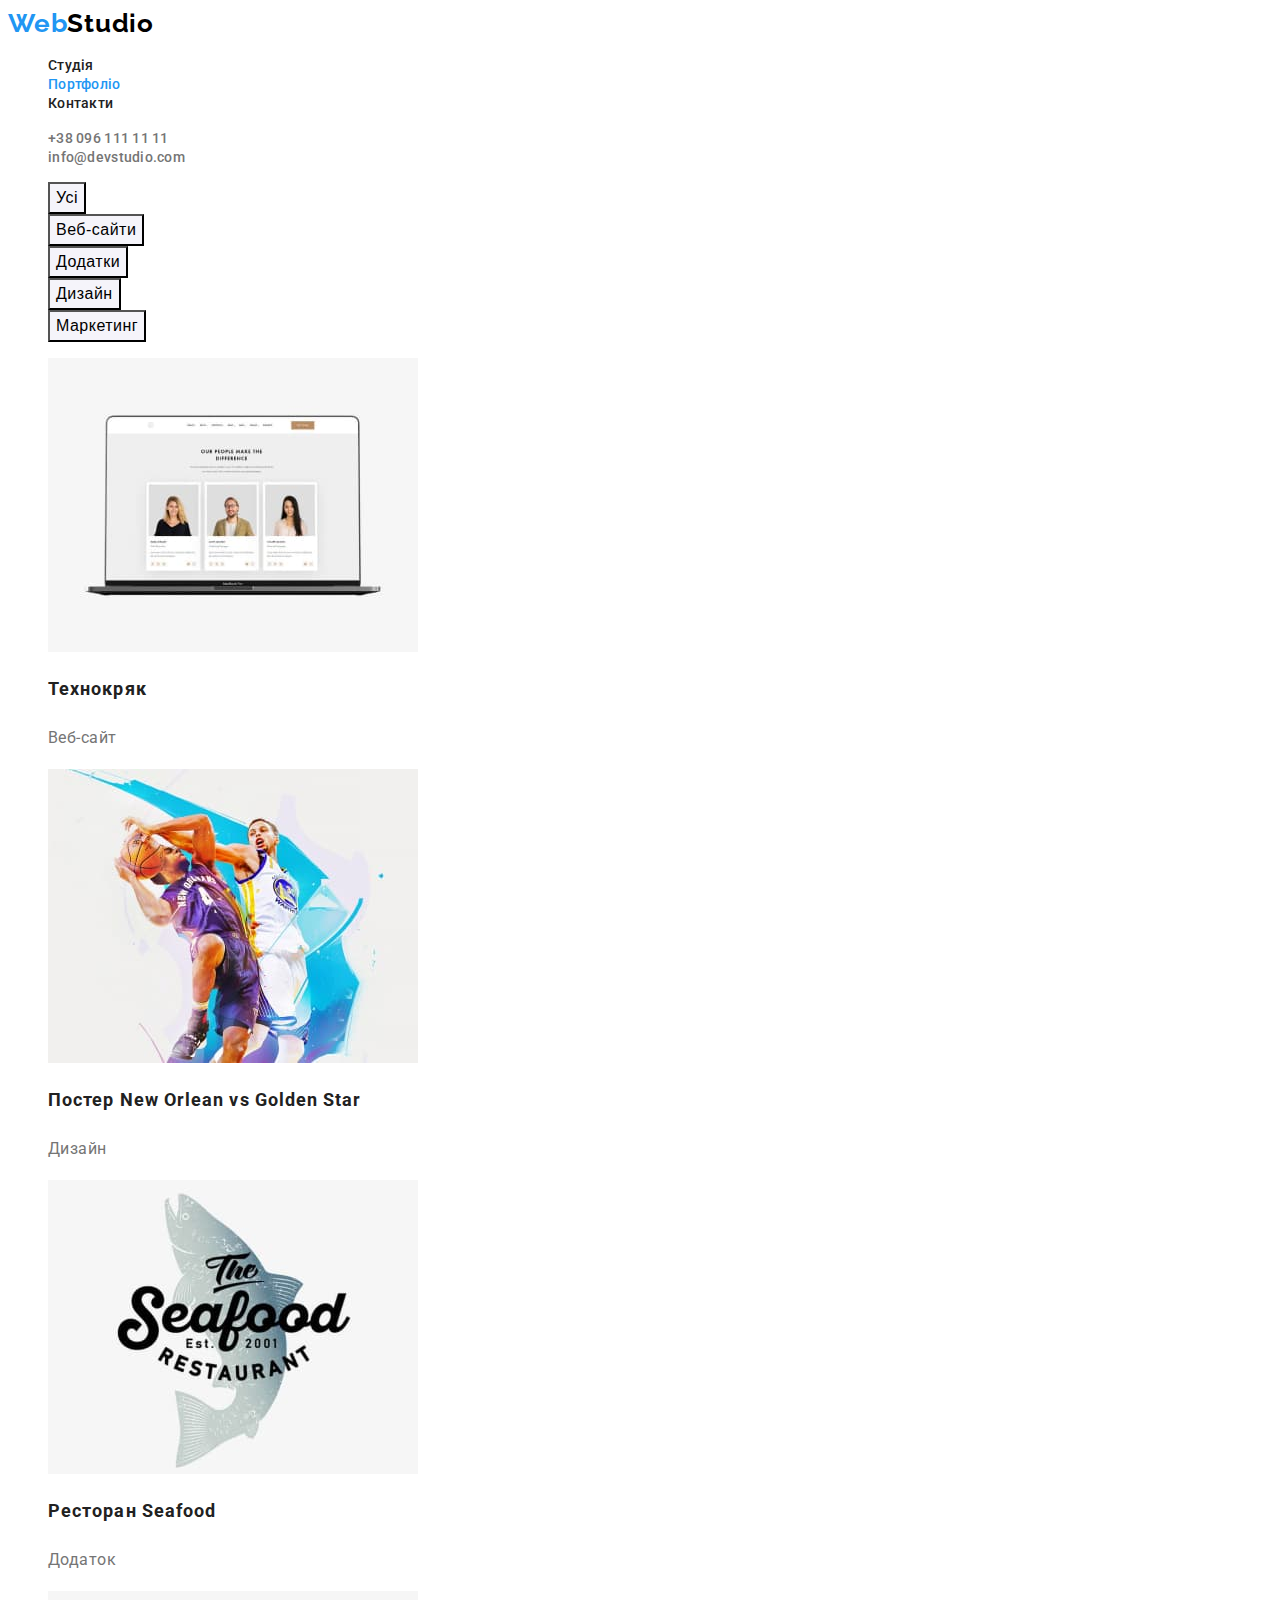
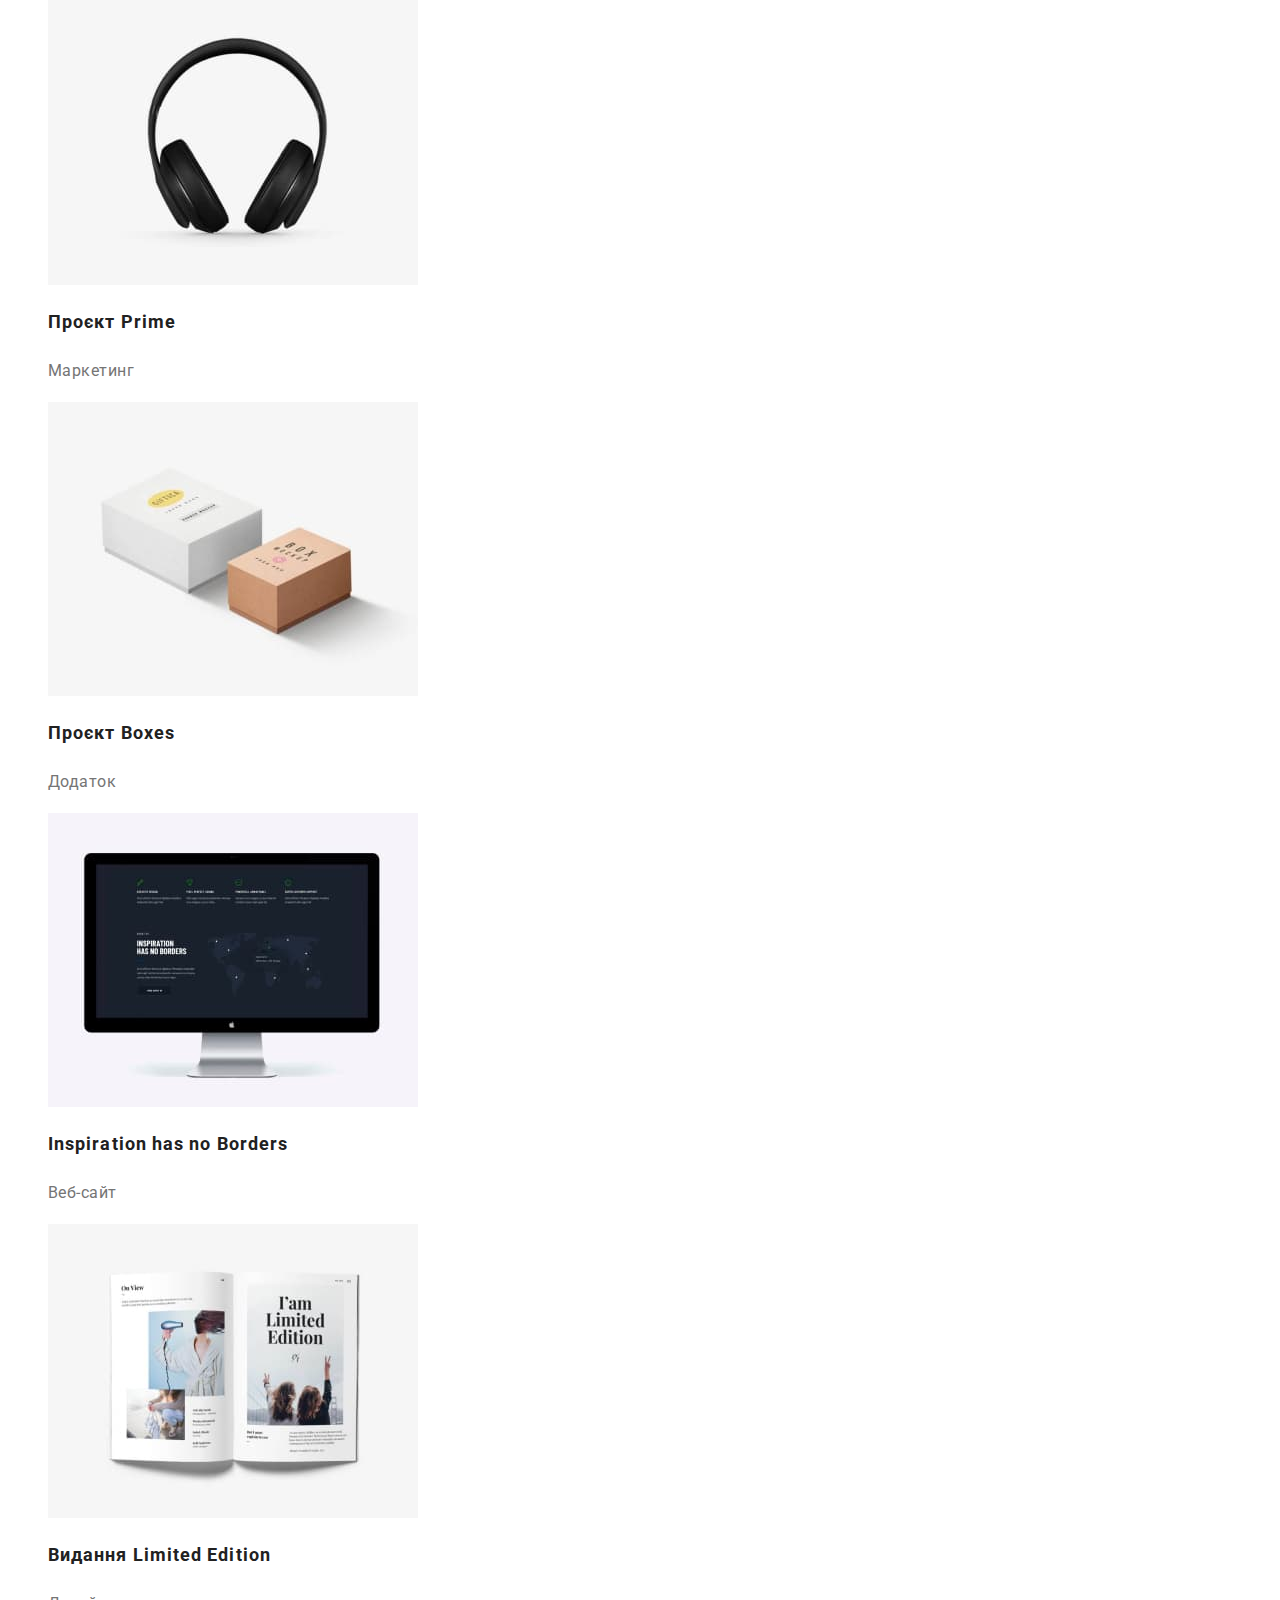
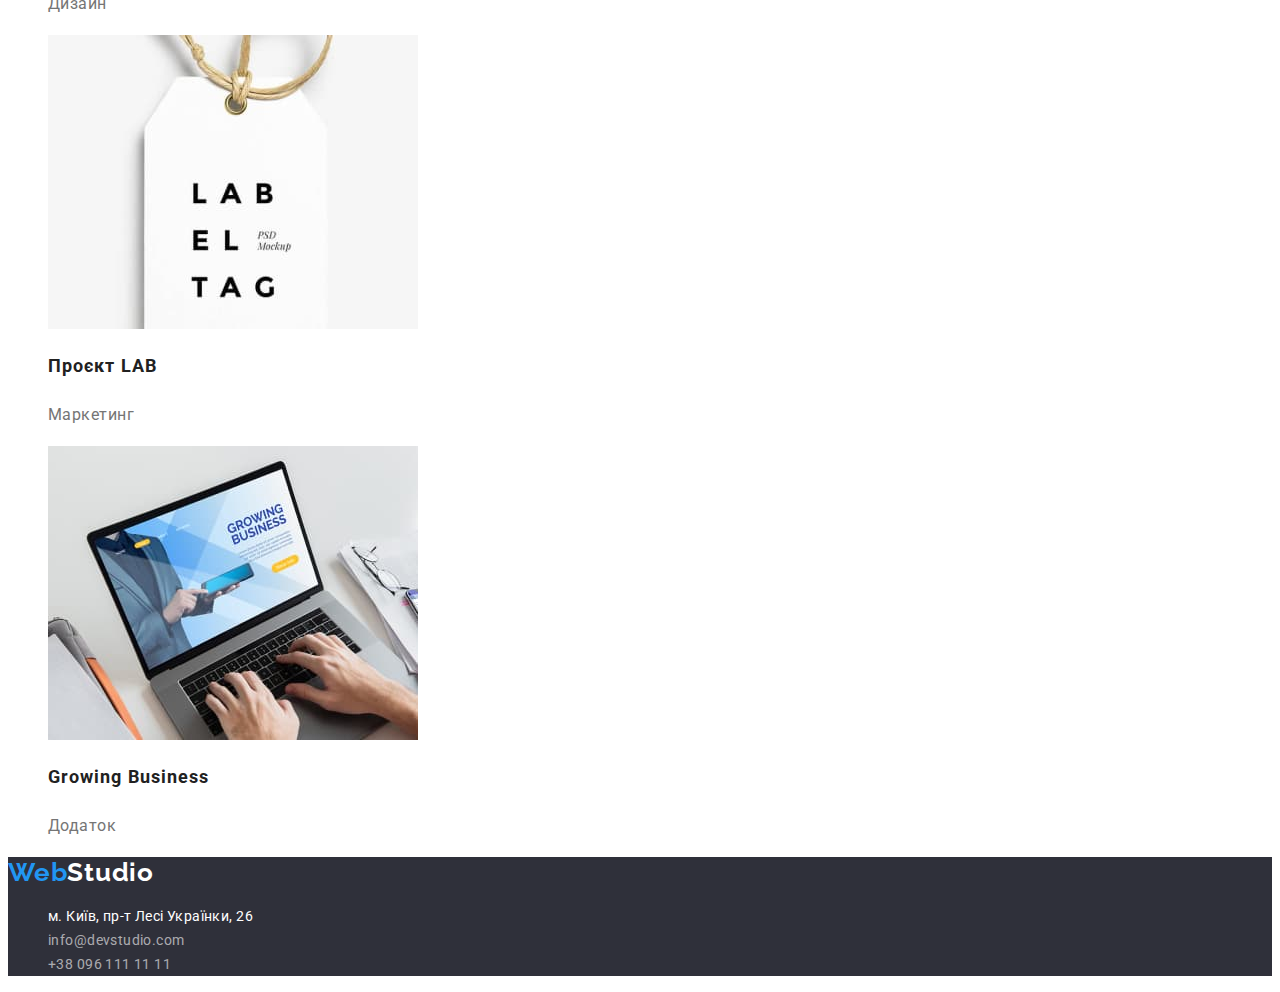
==== portfolio.html @ 01f3c177 "clone repository" ====
<!DOCTYPE html>
<html lang="uk">
  <head>
    <meta charset="UTF-8" />
    <meta http-equiv="X-UA-Compatible" content="IE=edge" />
    <meta name="viewport" content="width=device-width, initial-scale=1.0" />
    <title>Document</title>
    <link rel="stylesheet" href="./css/styles.css" />
    <link rel="preconnect" href="https://fonts.googleapis.com" />
    <link rel="preconnect" href="https://fonts.gstatic.com" crossorigin />
    <link
      href="https://fonts.googleapis.com/css2?family=Raleway:wght@700&family=Roboto:wght@400;500;700;900&display=swap"
      rel="stylesheet"
    />
  </head>
  <body>
    <header>
      <nav>
        <a lang="en" href="#" class="header-logo"> <span>Web</span>Studio </a>
        <ul class="header-navigation">
          <li><a class="link" href="./index.html"> Студія </a></li>
          <li>
            <a class="link current" href="./portfolio.html"> Портфоліо </a>
          </li>
          <li><a class="link" href="#"> Контакти </a></li>
        </ul>
      </nav>
      <ul class="header-contacts">
        <li><a href="tel:380961111111"> +38 096 111 11 11 </a></li>
        <li><a href="mailto:info@devstudio.com"> info@devstudio.com </a></li>
      </ul>
    </header>
    <main>
      <section class="portfolio">
        <h1 hidden>portfolio</h1>

        <ul class="portfolio-navigation">
          <li><button type="button" class="portfolio-button">Усі</button></li>
          <li>
            <button type="button" class="portfolio-button">Веб-сайти</button>
          </li>
          <li>
            <button type="button" class="portfolio-button">Додатки</button>
          </li>
          <li>
            <button type="button" class="portfolio-button">Дизайн</button>
          </li>
          <li>
            <button type="button" class="portfolio-button">Маркетинг</button>
          </li>
        </ul>

        <ul class="portfolio-posters">
          <li>
            <a href="#">
              <img
                class="portfolio-images"
                src="./images/p1r.jpg"
                alt="Демонстрація веб-сайту"
                width="370"
                height="294"
              />
              <h2 class="portfolio-head">Технокряк</h2>
              <p class="portfolio-text">Веб-сайт</p>
            </a>
          </li>
          <li>
            <a href="#">
              <img
                class="portfolio-images"
                src="./images/p2r.jpg"
                alt="Постер з двума баскетболістами"
                width="370"
                height="294"
              />
              <h2 class="portfolio-head">Постер New Orlean vs Golden Star</h2>
              <p class="portfolio-text">Дизайн</p>
            </a>
          </li>
          <li>
            <a href="#">
              <img
                class="portfolio-images"
                src="./images/p3r.jpg"
                alt="Назва ресторану на фоні напівпрозорої риби"
                width="370"
                height="294"
              />
              <h2 class="portfolio-head">Ресторан Seafood</h2>
              <p class="portfolio-text">Додаток</p>
            </a>
          </li>
          <li>
            <a href="#">
              <img
                class="portfolio-images"
                src="./images/p4r.jpg"
                alt="Навушники на білому фоні"
                width="370"
                height="294"
              />
              <h2 class="portfolio-head">Проєкт Prime</h2>
              <p class="portfolio-text">Маркетинг</p>
            </a>
          </li>
          <li>
            <a href="#">
              <img
                class="portfolio-images"
                src="./images/p5r.jpg"
                alt="Дві, гарно оформленні, коробочки"
                width="370"
                height="294"
              />
              <h2 class="portfolio-head">Проєкт Boxes</h2>
              <p class="portfolio-text">Додаток</p>
            </a>
          </li>
          <li>
            <a href="#">
              <img
                class="portfolio-images"
                src="./images/p6r.jpg"
                alt="Екран із зображенням веб-сайту"
                width="370"
                height="294"
              />
              <h2 class="portfolio-head" lang="en">
                Inspiration has no Borders
              </h2>
              <p class="portfolio-text">Веб-сайт</p>
            </a>
          </li>
          <li>
            <a href="#">
              <img
                class="portfolio-images"
                src="./images/p7r.jpg"
                alt="Журнал у гарному дизайні"
                width="370"
                height="294"
              />
              <h2 class="portfolio-head">Видання Limited Edition</h2>
              <p class="portfolio-text">Дизайн</p>
            </a>
          </li>
          <li>
            <a href="#">
              <img
                class="portfolio-images"
                src="./images/p8r.jpg"
                alt="бірка"
                width="370"
                height="294"
              />
              <h2 class="portfolio-head">Проєкт LAB</h2>
              <p class="portfolio-text">Маркетинг</p>
            </a>
          </li>
          <li>
            <a href="#">
              <img
                class="portfolio-images"
                src="./images/p9r.jpg"
                alt="Ноутбук із зображенням застосунку чи сайту"
                width="370"
                height="294"
              />
              <h2 class="portfolio-head" lang="en">Growing Business</h2>
              <p class="portfolio-text">Додаток</p>
            </a>
          </li>
        </ul>
      </section>
    </main>
    <footer>
      <a lang="en" href="#" class="footer-logo"> <span>Web</span>Studio </a>
      <address class="footer-address">
        <ul>
          <li>
            <a
              href="https://goo.gl/maps/CPtrU1FHBa2aNyZL9"
              target="_blank"
              rel="noopener noreferrer"
              class="footer-location"
              >м. Київ, пр-т Лесі Українки, 26</a
            >
          </li>
          <li>
            <a class="footer-contacts" href="mailto:info@devstudio.com">
              info@devstudio.com
            </a>
          </li>
          <li>
            <a class="footer-contacts" href="tel:+380961111111">
              +38 096 111 11 11
            </a>
          </li>
        </ul>
      </address>
    </footer>
  </body>
</html>
---- css/styles.css ----
a {
  text-decoration: none;
}
li {
  list-style-type: none;
}
:root {
  --selection-color: #2196f3;
  --head-color: #212121;
  --text-color: #757575;
}
body {
  font-family: Roboto, sans-serif;
  color: var(--head-color);
}
.header-logo {
  color: #000;
  font-family: Raleway;
  font-size: 26px;
  font-style: normal;
  font-weight: 700;
  line-height: 1.2;
  letter-spacing: 0.78px;
}
.header-logo span {
  color: var(--selection-color);
}
.header-navigation a {
  color: var(--head-color);
  font-family: Roboto;
  font-size: 14px;
  font-style: normal;
  font-weight: 500;
  line-height: 1.2;
  letter-spacing: 0.28px;
}
.header-navigation .link:focus,
.header-navigation .link:hover {
  color: var(--selection-color);
}
.header-navigation .link.current {
  color: var(--selection-color);
}

.header-contacts a {
  color: var(--text-color);
  font-family: Roboto;
  font-size: 14px;
  font-style: normal;
  font-weight: 500;
  line-height: 1.2;
  letter-spacing: 0.28px;
}
.header-contacts a:focus,
.header-contacts a:hover {
  color: var(--selection-color);
}
.base {
  background-color: #2f303a;
}
.base h1 {
  color: #fff;
  text-align: center;
  font-size: 44px;
  font-style: normal;
  font-weight: 900;
  line-height: 1.36364;
  letter-spacing: 2.64px;
  text-transform: uppercase;
}
.base-order {
  color: #fff;
  background-color: var(--selection-color);
  text-align: center;
  font-family: Roboto;
  font-size: 16px;
  font-style: normal;
  font-weight: 700;
  line-height: 1.875;
  letter-spacing: 0.96px;
  cursor: pointer;
}
.advantages-head {
  font-size: 14px;
  font-style: normal;
  font-weight: 700;
  line-height: 1.2;
  letter-spacing: 0.42px;
  text-transform: uppercase;
}
.advantages-text {
  color: var(--text-color);

  font-size: 14px;
  font-style: normal;
  font-weight: 400;
  line-height: 1.71429;
  letter-spacing: 0.42px;
}
.about-head {
  text-align: center;

  font-size: 36px;
  font-style: normal;
  font-weight: 700;
  line-height: 1.2;
  letter-spacing: 1.08px;
}
.team {
  background: #f5f4fa;
}
.team li {
  background-color: #fff;
}
.team-head {
  text-align: center;

  font-size: 36px;
  font-style: normal;
  font-weight: 700;
  line-height: 1.2;
  letter-spacing: 1.08px;
}
.team-name {
  text-align: center;

  font-size: 16px;
  font-style: normal;
  font-weight: 500;
  line-height: 1.2;
  letter-spacing: 0.48px;
}
.team-profession {
  color: var(--text-color);

  text-align: center;

  font-size: 16px;
  font-style: normal;
  font-weight: 400;
  line-height: 1.2;
  letter-spacing: 0.48px;
}
footer {
  background: #2f303a;
}
.footer-logo {
  color: #fff;
  font-family: Raleway;
  font-size: 26px;
  font-style: normal;
  font-weight: 700;
  line-height: 1.2;
  letter-spacing: 0.78px;
}
.footer-logo span {
  color: var(--selection-color);
}
.footer-location {
  color: #fff;

  font-family: Roboto;
  font-size: 14px;
  font-style: normal;
  font-weight: 400;
  line-height: 1.71429;
  letter-spacing: 0.42px;
}
.footer-contacts {
  color: rgba(255, 255, 255, 0.6);

  font-family: Roboto;
  font-size: 14px;
  font-style: normal;
  font-weight: 400;
  line-height: 1.71429;
  letter-spacing: 0.42px;
}
.portfolio-button {
  background-color: #f5f4fa;
  text-align: center;
  cursor: pointer;
  font-size: 16px;
  font-style: normal;
  font-weight: 500;
  line-height: 1.625;
  letter-spacing: 0.48px;
}
.portfolio-button:focus,
.portfolio-button:hover {
  color: #fff;
  background-color: var(--selection-color);
}
.portfolio-head {
  color: var(--head-color);

  font-size: 18px;
  font-style: normal;
  font-weight: 700;
  line-height: 2;
  letter-spacing: 1.08px;
}
.portfolio-text {
  color: var(--text-color);

  font-size: 16px;
  font-style: normal;
  font-weight: 400;
  line-height: 1.875;
  letter-spacing: 0.48px;
}
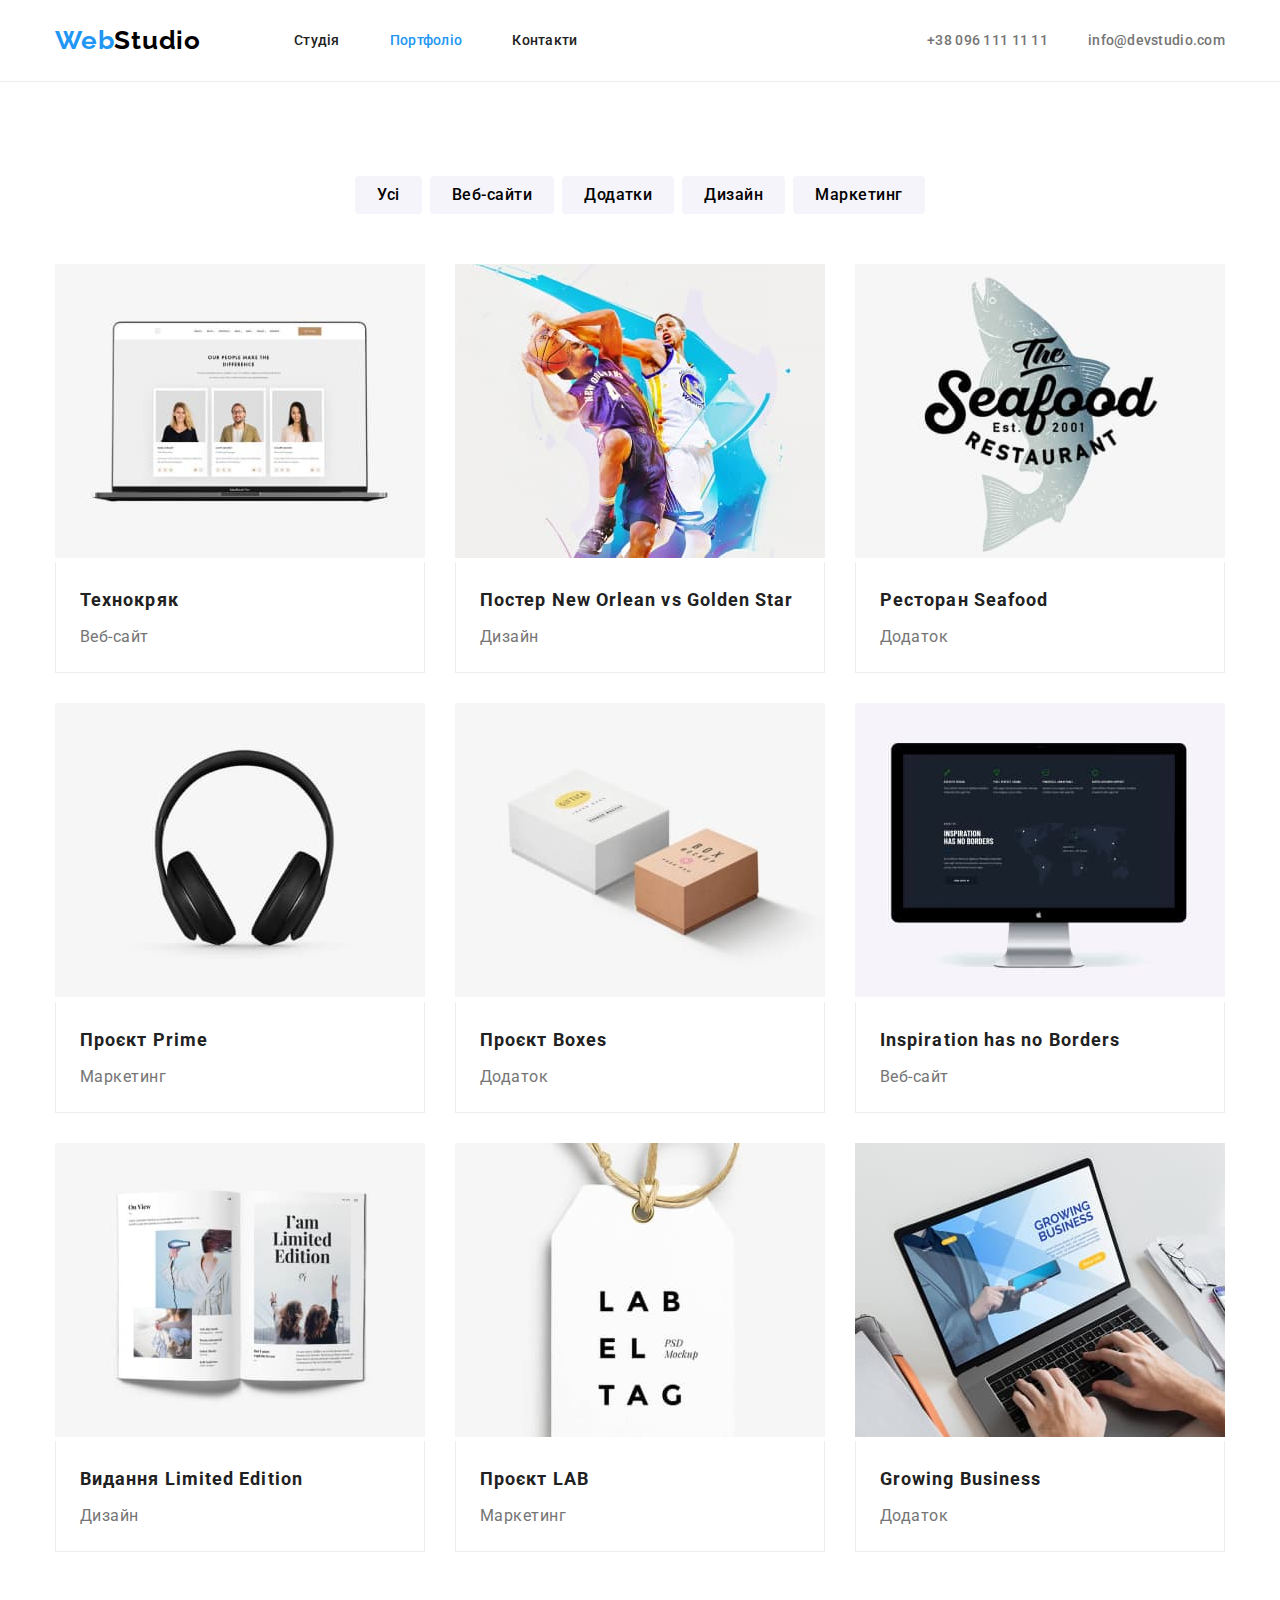
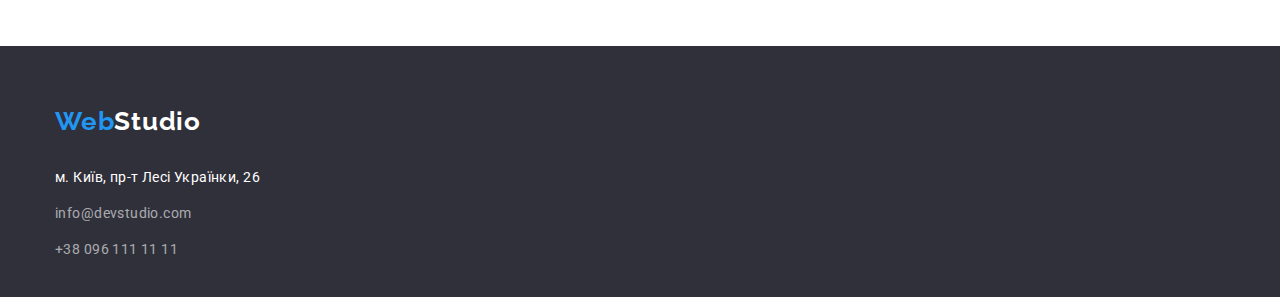
==== commit 186f2437: "dz3" ====
--- a/portfolio.html
+++ b/portfolio.html
@@ -5,53 +5,53 @@
     <meta http-equiv="X-UA-Compatible" content="IE=edge" />
     <meta name="viewport" content="width=device-width, initial-scale=1.0" />
     <title>Document</title>
-    <link rel="stylesheet" href="./css/styles.css" />
+    <link rel="stylesheet" href="https://cdnjs.cloudflare.com/ajax/libs/modern-normalize/2.0.0/modern-normalize.min.css">
     <link rel="preconnect" href="https://fonts.googleapis.com" />
     <link rel="preconnect" href="https://fonts.gstatic.com" crossorigin />
     <link
       href="https://fonts.googleapis.com/css2?family=Raleway:wght@700&family=Roboto:wght@400;500;700;900&display=swap"
       rel="stylesheet"
     />
+    <link rel="stylesheet" href="./css/styles.css" />
   </head>
   <body>
     <header>
-      <nav>
+        <nav class="head-con container">
         <a lang="en" href="#" class="header-logo"> <span>Web</span>Studio </a>
         <ul class="header-navigation">
-          <li><a class="link" href="./index.html"> Студія </a></li>
-          <li>
-            <a class="link current" href="./portfolio.html"> Портфоліо </a>
-          </li>
-          <li><a class="link" href="#"> Контакти </a></li>
-        </ul>
+          <li class="item"><a class="link" href="./index.html"> Студія </a></li>
+          <li class="item"><a class="link current" href="./portfolio.html"> Портфоліо </a></li>
+          <li class="item"><a class="link" href="#"> Контакти </a></li>
+        </ul>
+        <ul class="header-contacts">
+        <li class="item"><a href="tel:380961111111"> +38 096 111 11 11 </a></li>
+        <li class="item"><a href="mailto:info@devstudio.com"> info@devstudio.com </a></li>
+      </ul>
       </nav>
-      <ul class="header-contacts">
-        <li><a href="tel:380961111111"> +38 096 111 11 11 </a></li>
-        <li><a href="mailto:info@devstudio.com"> info@devstudio.com </a></li>
-      </ul>
     </header>
     <main>
-      <section class="portfolio">
+      <section class="portfolio section">
         <h1 hidden>portfolio</h1>
 
-        <ul class="portfolio-navigation">
-          <li><button type="button" class="portfolio-button">Усі</button></li>
-          <li>
+        <div class="container">
+          <ul class="portfolio-navigation">
+          <li class="item"><button type="button" class="portfolio-button">Усі</button></li>
+          <li class="item">
             <button type="button" class="portfolio-button">Веб-сайти</button>
           </li>
-          <li>
+          <li class="item">
             <button type="button" class="portfolio-button">Додатки</button>
           </li>
-          <li>
+          <li class="item">
             <button type="button" class="portfolio-button">Дизайн</button>
           </li>
-          <li>
+          <li class="item">
             <button type="button" class="portfolio-button">Маркетинг</button>
           </li>
         </ul>
 
         <ul class="portfolio-posters">
-          <li>
+          <li class = "item">
             <a href="#">
               <img
                 class="portfolio-images"
@@ -60,11 +60,13 @@
                 width="370"
                 height="294"
               />
+              <div class = "port-border">
               <h2 class="portfolio-head">Технокряк</h2>
               <p class="portfolio-text">Веб-сайт</p>
-            </a>
-          </li>
-          <li>
+              </div>
+            </a>
+          </li>
+          <li class = "item">
             <a href="#">
               <img
                 class="portfolio-images"
@@ -73,11 +75,13 @@
                 width="370"
                 height="294"
               />
+              <div class = "port-border">
               <h2 class="portfolio-head">Постер New Orlean vs Golden Star</h2>
               <p class="portfolio-text">Дизайн</p>
-            </a>
-          </li>
-          <li>
+              </div>
+            </a>
+          </li>
+          <li class = "item">
             <a href="#">
               <img
                 class="portfolio-images"
@@ -86,11 +90,13 @@
                 width="370"
                 height="294"
               />
+              <div class = "port-border">
               <h2 class="portfolio-head">Ресторан Seafood</h2>
               <p class="portfolio-text">Додаток</p>
-            </a>
-          </li>
-          <li>
+              </div>
+            </a>
+          </li>
+          <li class = "item">
             <a href="#">
               <img
                 class="portfolio-images"
@@ -99,11 +105,13 @@
                 width="370"
                 height="294"
               />
+              <div class = "port-border">
               <h2 class="portfolio-head">Проєкт Prime</h2>
               <p class="portfolio-text">Маркетинг</p>
-            </a>
-          </li>
-          <li>
+              </div>
+            </a>
+          </li>
+          <li class = "item">
             <a href="#">
               <img
                 class="portfolio-images"
@@ -112,11 +120,13 @@
                 width="370"
                 height="294"
               />
+              <div class = "port-border">
               <h2 class="portfolio-head">Проєкт Boxes</h2>
               <p class="portfolio-text">Додаток</p>
-            </a>
-          </li>
-          <li>
+              </div>
+            </a>
+          </li>
+          <li class = "item">
             <a href="#">
               <img
                 class="portfolio-images"
@@ -125,13 +135,15 @@
                 width="370"
                 height="294"
               />
+              <div class = "port-border">
               <h2 class="portfolio-head" lang="en">
                 Inspiration has no Borders
               </h2>
               <p class="portfolio-text">Веб-сайт</p>
-            </a>
-          </li>
-          <li>
+              </div>
+            </a>
+          </li>
+          <li class = "item">
             <a href="#">
               <img
                 class="portfolio-images"
@@ -140,11 +152,13 @@
                 width="370"
                 height="294"
               />
+              <div class = "port-border">
               <h2 class="portfolio-head">Видання Limited Edition</h2>
               <p class="portfolio-text">Дизайн</p>
-            </a>
-          </li>
-          <li>
+              </div>
+            </a>
+          </li>
+          <li class = "item">
             <a href="#">
               <img
                 class="portfolio-images"
@@ -153,11 +167,13 @@
                 width="370"
                 height="294"
               />
+              <div class = "port-border">
               <h2 class="portfolio-head">Проєкт LAB</h2>
               <p class="portfolio-text">Маркетинг</p>
-            </a>
-          </li>
-          <li>
+              </div>
+            </a>
+          </li>
+          <li class = "item">
             <a href="#">
               <img
                 class="portfolio-images"
@@ -166,18 +182,22 @@
                 width="370"
                 height="294"
               />
+              <div class = "port-border">
               <h2 class="portfolio-head" lang="en">Growing Business</h2>
               <p class="portfolio-text">Додаток</p>
-            </a>
-          </li>
-        </ul>
+              </div>
+            </a>
+          </li>
+        </ul>
+        </div>
       </section>
     </main>
     <footer>
-      <a lang="en" href="#" class="footer-logo"> <span>Web</span>Studio </a>
+      <div class="container">
+        <a lang="en" href="#" class="footer-logo"> <span>Web</span>Studio </a>
       <address class="footer-address">
-        <ul>
-          <li>
+        <ul class="footer-items">
+          <li class="item">
             <a
               href="https://goo.gl/maps/CPtrU1FHBa2aNyZL9"
               target="_blank"
@@ -186,18 +206,19 @@
               >м. Київ, пр-т Лесі Українки, 26</a
             >
           </li>
-          <li>
+          <li class="item">
             <a class="footer-contacts" href="mailto:info@devstudio.com">
               info@devstudio.com
             </a>
           </li>
-          <li>
+          <li class="item">
             <a class="footer-contacts" href="tel:+380961111111">
               +38 096 111 11 11
             </a>
           </li>
         </ul>
       </address>
+      </div>
     </footer>
   </body>
 </html>
--- a/css/styles.css
+++ b/css/styles.css
@@ -1,3 +1,7 @@
+/* Для всіх секцій використовується один клас .section, задані верхні і нижні падінги по 94px, що відсувають контент всередину секції.*/
+
+
+/*загальні зміни*/
 a {
   text-decoration: none;
 }
@@ -12,7 +16,26 @@
 body {
   font-family: Roboto, sans-serif;
   color: var(--head-color);
-}
+  margin: 0;
+}
+h1,h2,h3,h4,p,ul {
+  margin: 0;
+  padding: 0;
+}
+.container {
+  width: 1200px;
+  padding: 0 15px;
+  margin-left: auto;
+  margin-right: auto;
+}
+.section{
+  padding-bottom: 94px;
+}
+/*header*/
+header{
+  border-bottom:1px solid #ECECEC;
+}
+
 .header-logo {
   color: #000;
   font-family: Raleway;
@@ -25,7 +48,24 @@
 .header-logo span {
   color: var(--selection-color);
 }
+.head-con{
+  display: flex;
+  align-items: center;
+}
+
+/*header-navigation*/
+
+.header-navigation{
+  display: flex;
+  margin-left: 93px;
+}
+.header-navigation .item:not(:last-child){
+  margin-right: 50px;
+}
 .header-navigation a {
+  display: block;
+padding: 32px 0;
+
   color: var(--head-color);
   font-family: Roboto;
   font-size: 14px;
@@ -42,7 +82,17 @@
   color: var(--selection-color);
 }
 
+/*header-contacts*/
+
+.header-contacts{
+  display: flex;
+  margin-left: auto;
+}
+.header-contacts .item:not(:last-child){
+  margin-right: 40px;
+}
 .header-contacts a {
+
   color: var(--text-color);
   font-family: Roboto;
   font-size: 14px;
@@ -55,10 +105,23 @@
 .header-contacts a:hover {
   color: var(--selection-color);
 }
-.base {
+
+/*index.html*/
+/*hero*/
+
+.hero {
+  text-align: center;
   background-color: #2f303a;
-}
-.base h1 {
+  
+}
+.hero h1 {
+  
+  width: 696px;
+  
+  margin-bottom: 30px;
+  margin-left: auto;
+  margin-right: auto;
+
   color: #fff;
   text-align: center;
   font-size: 44px;
@@ -68,7 +131,13 @@
   letter-spacing: 2.64px;
   text-transform: uppercase;
 }
-.base-order {
+.hero-order {
+  padding: 0;
+width: 200px;
+height: 50px;
+border-radius: 4px;
+border: var(--selection-color);
+
   color: #fff;
   background-color: var(--selection-color);
   text-align: center;
@@ -80,7 +149,24 @@
   letter-spacing: 0.96px;
   cursor: pointer;
 }
+
+/*advantages*/
+
+.advantages{
+  padding-top: 94px;
+}
+
+.advantages-items{
+  display: flex;
+  justify-content: space-between;
+}
+.advantages-items .item{
+  width: 270px;
+}
+
 .advantages-head {
+margin-bottom: 10px;
+
   font-size: 14px;
   font-style: normal;
   font-weight: 700;
@@ -97,7 +183,16 @@
   line-height: 1.71429;
   letter-spacing: 0.42px;
 }
+
+/*about*/
+.about-items{
+  display: flex;
+}
+.about-items .item:not(:last-child){
+  margin-right: 30px;
+}
 .about-head {
+  margin-bottom: 50px;
   text-align: center;
 
   font-size: 36px;
@@ -106,13 +201,18 @@
   line-height: 1.2;
   letter-spacing: 1.08px;
 }
+
+/*team*/
+
 .team {
   background: #f5f4fa;
+  padding-top: 94px;
 }
 .team li {
   background-color: #fff;
 }
 .team-head {
+  margin-bottom: 50px;
   text-align: center;
 
   font-size: 36px;
@@ -121,7 +221,17 @@
   line-height: 1.2;
   letter-spacing: 1.08px;
 }
+.team-items{
+  display: flex;
+}
+.team-items .item:not(:last-child){
+  margin-right: 30px;
+}
+.team-items .item{
+  border-radius: 0px 0px 4px 4px;
+}
 .team-name {
+  margin-top: 30px;
   text-align: center;
 
   font-size: 16px;
@@ -131,6 +241,8 @@
   letter-spacing: 0.48px;
 }
 .team-profession {
+  margin-top: 10px;
+  margin-bottom: 30px;
   color: var(--text-color);
 
   text-align: center;
@@ -141,42 +253,24 @@
   line-height: 1.2;
   letter-spacing: 0.48px;
 }
-footer {
-  background: #2f303a;
-}
-.footer-logo {
-  color: #fff;
-  font-family: Raleway;
-  font-size: 26px;
-  font-style: normal;
-  font-weight: 700;
-  line-height: 1.2;
-  letter-spacing: 0.78px;
-}
-.footer-logo span {
-  color: var(--selection-color);
-}
-.footer-location {
-  color: #fff;
-
-  font-family: Roboto;
-  font-size: 14px;
-  font-style: normal;
-  font-weight: 400;
-  line-height: 1.71429;
-  letter-spacing: 0.42px;
-}
-.footer-contacts {
-  color: rgba(255, 255, 255, 0.6);
-
-  font-family: Roboto;
-  font-size: 14px;
-  font-style: normal;
-  font-weight: 400;
-  line-height: 1.71429;
-  letter-spacing: 0.42px;
+
+/*portfolio.html*/
+.portfolio{
+  padding-top: 94px;
+}
+.portfolio-navigation{
+display: flex;
+justify-content: center;
+margin-bottom: 50px;
+}
+.portfolio-navigation .item:not(:last-child){
+  margin-right: 8px;
 }
 .portfolio-button {
+  padding: 6px 22px;
+border-radius: 4px;
+border: #f5f4fa;
+
   background-color: #f5f4fa;
   text-align: center;
   cursor: pointer;
@@ -191,9 +285,28 @@
   color: #fff;
   background-color: var(--selection-color);
 }
+.portfolio-posters{
+  display: flex;
+  flex-wrap: wrap;
+}
+.portfolio-posters .port-border{
+  border-bottom: 1px solid #eee;
+  border-right: 1px solid #eee;
+  border-left: 1px solid #eee;
+  padding-top: 20px;
+}
+.portfolio-posters .item:not(:nth-child(3n)){
+  margin-right: 30px;
+}
+.portfolio-posters .item:not(:nth-last-child(-n + 3)){
+  margin-bottom: 30px;
+}
+
+
 .portfolio-head {
+  margin: 0 24px 4px;
+
   color: var(--head-color);
-
   font-size: 18px;
   font-style: normal;
   font-weight: 700;
@@ -201,11 +314,60 @@
   letter-spacing: 1.08px;
 }
 .portfolio-text {
+  margin: 0 24px 20px;
+
   color: var(--text-color);
-
   font-size: 16px;
   font-style: normal;
   font-weight: 400;
   line-height: 1.875;
   letter-spacing: 0.48px;
 }
+
+/*footer*/
+
+footer {
+  background: #2f303a;
+  height: 251px;
+}
+.footer-logo {
+  display: inline-block;
+  margin-top: 60px;
+
+  color: #fff;
+  font-family: Raleway;
+  font-size: 26px;
+  font-style: normal;
+  font-weight: 700;
+  line-height: 1.2;
+  letter-spacing: 0.78px;
+}
+.footer-logo span {
+  color: var(--selection-color);
+}
+.footer-items{
+  margin-top: 28px;
+}
+.footer-items .item:not(:last-child){
+  margin-bottom: 12px;
+}
+.footer-location {
+  color: #fff;
+
+  font-family: Roboto;
+  font-size: 14px;
+  font-style: normal;
+  font-weight: 400;
+  line-height: 1.71429;
+  letter-spacing: 0.42px;
+}
+.footer-contacts {
+  color: rgba(255, 255, 255, 0.6);
+
+  font-family: Roboto;
+  font-size: 14px;
+  font-style: normal;
+  font-weight: 400;
+  line-height: 1.71429;
+  letter-spacing: 0.42px;
+}
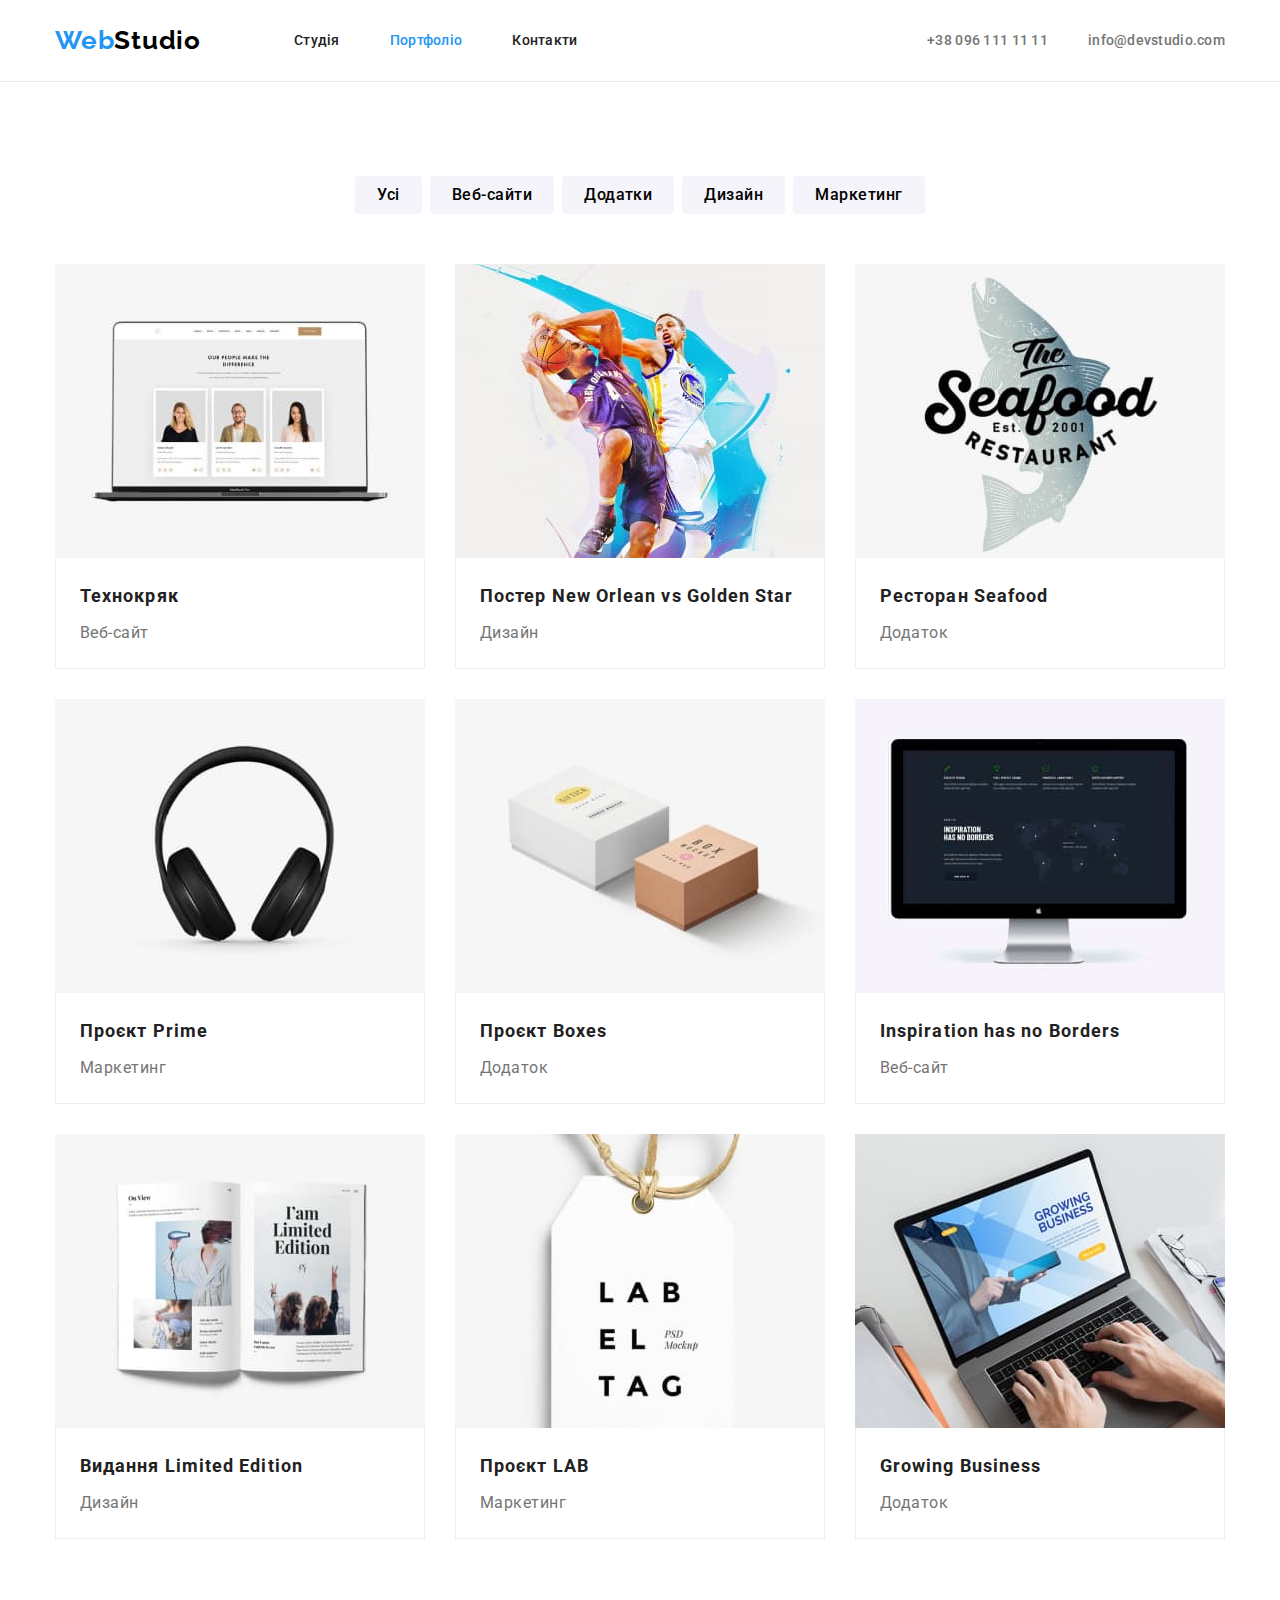
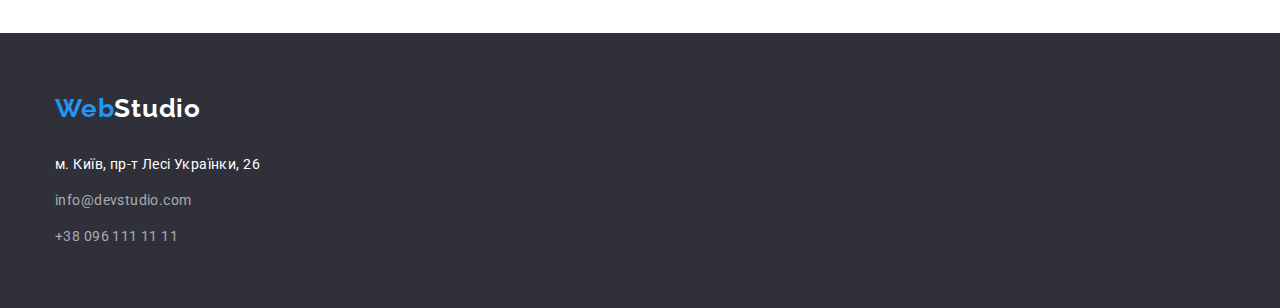
==== commit ce89b8ca: "corect dz" ====
--- a/portfolio.html
+++ b/portfolio.html
@@ -5,7 +5,10 @@
     <meta http-equiv="X-UA-Compatible" content="IE=edge" />
     <meta name="viewport" content="width=device-width, initial-scale=1.0" />
     <title>Document</title>
-    <link rel="stylesheet" href="https://cdnjs.cloudflare.com/ajax/libs/modern-normalize/2.0.0/modern-normalize.min.css">
+    <link
+      rel="stylesheet"
+      href="https://cdnjs.cloudflare.com/ajax/libs/modern-normalize/2.0.0/modern-normalize.min.css"
+    />
     <link rel="preconnect" href="https://fonts.googleapis.com" />
     <link rel="preconnect" href="https://fonts.gstatic.com" crossorigin />
     <link
@@ -16,208 +19,221 @@
   </head>
   <body>
     <header>
-        <nav class="head-con container">
-        <a lang="en" href="#" class="header-logo"> <span>Web</span>Studio </a>
-        <ul class="header-navigation">
-          <li class="item"><a class="link" href="./index.html"> Студія </a></li>
-          <li class="item"><a class="link current" href="./portfolio.html"> Портфоліо </a></li>
-          <li class="item"><a class="link" href="#"> Контакти </a></li>
+      <div class="head-container container">
+        <nav class="head-con">
+          <a lang="en" href="#" class="header-logo"> <span>Web</span>Studio </a>
+          <ul class="header-navigation">
+            <li class="item">
+              <a class="link" href="./index.html"> Студія </a>
+            </li>
+            <li class="item">
+              <a class="link current" href="./portfolio.html"> Портфоліо </a>
+            </li>
+            <li class="item"><a class="link" href="#"> Контакти </a></li>
+          </ul>
+        </nav>
+        <ul class="header-contacts">
+          <li class="item">
+            <a href="tel:380961111111"> +38 096 111 11 11 </a>
+          </li>
+          <li class="item">
+            <a href="mailto:info@devstudio.com"> info@devstudio.com </a>
+          </li>
         </ul>
-        <ul class="header-contacts">
-        <li class="item"><a href="tel:380961111111"> +38 096 111 11 11 </a></li>
-        <li class="item"><a href="mailto:info@devstudio.com"> info@devstudio.com </a></li>
-      </ul>
-      </nav>
+      </div>
     </header>
     <main>
       <section class="portfolio section">
-        <h1 hidden>portfolio</h1>
+        <div class="container">
+          <h1 class="visually-hidden">portfolio</h1>
+          <ul class="portfolio-navigation">
+            <li class="item">
+              <button type="button" class="portfolio-button">Усі</button>
+            </li>
+            <li class="item">
+              <button type="button" class="portfolio-button">Веб-сайти</button>
+            </li>
+            <li class="item">
+              <button type="button" class="portfolio-button">Додатки</button>
+            </li>
+            <li class="item">
+              <button type="button" class="portfolio-button">Дизайн</button>
+            </li>
+            <li class="item">
+              <button type="button" class="portfolio-button">Маркетинг</button>
+            </li>
+          </ul>
 
-        <div class="container">
-          <ul class="portfolio-navigation">
-          <li class="item"><button type="button" class="portfolio-button">Усі</button></li>
-          <li class="item">
-            <button type="button" class="portfolio-button">Веб-сайти</button>
-          </li>
-          <li class="item">
-            <button type="button" class="portfolio-button">Додатки</button>
-          </li>
-          <li class="item">
-            <button type="button" class="portfolio-button">Дизайн</button>
-          </li>
-          <li class="item">
-            <button type="button" class="portfolio-button">Маркетинг</button>
-          </li>
-        </ul>
-
-        <ul class="portfolio-posters">
-          <li class = "item">
-            <a href="#">
-              <img
-                class="portfolio-images"
-                src="./images/p1r.jpg"
-                alt="Демонстрація веб-сайту"
-                width="370"
-                height="294"
-              />
-              <div class = "port-border">
-              <h2 class="portfolio-head">Технокряк</h2>
-              <p class="portfolio-text">Веб-сайт</p>
-              </div>
-            </a>
-          </li>
-          <li class = "item">
-            <a href="#">
-              <img
-                class="portfolio-images"
-                src="./images/p2r.jpg"
-                alt="Постер з двума баскетболістами"
-                width="370"
-                height="294"
-              />
-              <div class = "port-border">
-              <h2 class="portfolio-head">Постер New Orlean vs Golden Star</h2>
-              <p class="portfolio-text">Дизайн</p>
-              </div>
-            </a>
-          </li>
-          <li class = "item">
-            <a href="#">
-              <img
-                class="portfolio-images"
-                src="./images/p3r.jpg"
-                alt="Назва ресторану на фоні напівпрозорої риби"
-                width="370"
-                height="294"
-              />
-              <div class = "port-border">
-              <h2 class="portfolio-head">Ресторан Seafood</h2>
-              <p class="portfolio-text">Додаток</p>
-              </div>
-            </a>
-          </li>
-          <li class = "item">
-            <a href="#">
-              <img
-                class="portfolio-images"
-                src="./images/p4r.jpg"
-                alt="Навушники на білому фоні"
-                width="370"
-                height="294"
-              />
-              <div class = "port-border">
-              <h2 class="portfolio-head">Проєкт Prime</h2>
-              <p class="portfolio-text">Маркетинг</p>
-              </div>
-            </a>
-          </li>
-          <li class = "item">
-            <a href="#">
-              <img
-                class="portfolio-images"
-                src="./images/p5r.jpg"
-                alt="Дві, гарно оформленні, коробочки"
-                width="370"
-                height="294"
-              />
-              <div class = "port-border">
-              <h2 class="portfolio-head">Проєкт Boxes</h2>
-              <p class="portfolio-text">Додаток</p>
-              </div>
-            </a>
-          </li>
-          <li class = "item">
-            <a href="#">
-              <img
-                class="portfolio-images"
-                src="./images/p6r.jpg"
-                alt="Екран із зображенням веб-сайту"
-                width="370"
-                height="294"
-              />
-              <div class = "port-border">
-              <h2 class="portfolio-head" lang="en">
-                Inspiration has no Borders
-              </h2>
-              <p class="portfolio-text">Веб-сайт</p>
-              </div>
-            </a>
-          </li>
-          <li class = "item">
-            <a href="#">
-              <img
-                class="portfolio-images"
-                src="./images/p7r.jpg"
-                alt="Журнал у гарному дизайні"
-                width="370"
-                height="294"
-              />
-              <div class = "port-border">
-              <h2 class="portfolio-head">Видання Limited Edition</h2>
-              <p class="portfolio-text">Дизайн</p>
-              </div>
-            </a>
-          </li>
-          <li class = "item">
-            <a href="#">
-              <img
-                class="portfolio-images"
-                src="./images/p8r.jpg"
-                alt="бірка"
-                width="370"
-                height="294"
-              />
-              <div class = "port-border">
-              <h2 class="portfolio-head">Проєкт LAB</h2>
-              <p class="portfolio-text">Маркетинг</p>
-              </div>
-            </a>
-          </li>
-          <li class = "item">
-            <a href="#">
-              <img
-                class="portfolio-images"
-                src="./images/p9r.jpg"
-                alt="Ноутбук із зображенням застосунку чи сайту"
-                width="370"
-                height="294"
-              />
-              <div class = "port-border">
-              <h2 class="portfolio-head" lang="en">Growing Business</h2>
-              <p class="portfolio-text">Додаток</p>
-              </div>
-            </a>
-          </li>
-        </ul>
+          <ul class="portfolio-posters">
+            <li class="item">
+              <a href="#">
+                <img
+                  class="portfolio-images"
+                  src="./images/p1r.jpg"
+                  alt="Демонстрація веб-сайту"
+                  width="370"
+                  height="294"
+                />
+                <div class="port-border">
+                  <h2 class="portfolio-head">Технокряк</h2>
+                  <p class="portfolio-text">Веб-сайт</p>
+                </div>
+              </a>
+            </li>
+            <li class="item">
+              <a href="#">
+                <img
+                  class="portfolio-images"
+                  src="./images/p2r.jpg"
+                  alt="Постер з двума баскетболістами"
+                  width="370"
+                  height="294"
+                />
+                <div class="port-border">
+                  <h2 class="portfolio-head">
+                    Постер New Orlean vs Golden Star
+                  </h2>
+                  <p class="portfolio-text">Дизайн</p>
+                </div>
+              </a>
+            </li>
+            <li class="item">
+              <a href="#">
+                <img
+                  class="portfolio-images"
+                  src="./images/p3r.jpg"
+                  alt="Назва ресторану на фоні напівпрозорої риби"
+                  width="370"
+                  height="294"
+                />
+                <div class="port-border">
+                  <h2 class="portfolio-head">Ресторан Seafood</h2>
+                  <p class="portfolio-text">Додаток</p>
+                </div>
+              </a>
+            </li>
+            <li class="item">
+              <a href="#">
+                <img
+                  class="portfolio-images"
+                  src="./images/p4r.jpg"
+                  alt="Навушники на білому фоні"
+                  width="370"
+                  height="294"
+                />
+                <div class="port-border">
+                  <h2 class="portfolio-head">Проєкт Prime</h2>
+                  <p class="portfolio-text">Маркетинг</p>
+                </div>
+              </a>
+            </li>
+            <li class="item">
+              <a href="#">
+                <img
+                  class="portfolio-images"
+                  src="./images/p5r.jpg"
+                  alt="Дві, гарно оформленні, коробочки"
+                  width="370"
+                  height="294"
+                />
+                <div class="port-border">
+                  <h2 class="portfolio-head">Проєкт Boxes</h2>
+                  <p class="portfolio-text">Додаток</p>
+                </div>
+              </a>
+            </li>
+            <li class="item">
+              <a href="#">
+                <img
+                  class="portfolio-images"
+                  src="./images/p6r.jpg"
+                  alt="Екран із зображенням веб-сайту"
+                  width="370"
+                  height="294"
+                />
+                <div class="port-border">
+                  <h2 class="portfolio-head" lang="en">
+                    Inspiration has no Borders
+                  </h2>
+                  <p class="portfolio-text">Веб-сайт</p>
+                </div>
+              </a>
+            </li>
+            <li class="item">
+              <a href="#">
+                <img
+                  class="portfolio-images"
+                  src="./images/p7r.jpg"
+                  alt="Журнал у гарному дизайні"
+                  width="370"
+                  height="294"
+                />
+                <div class="port-border">
+                  <h2 class="portfolio-head">Видання Limited Edition</h2>
+                  <p class="portfolio-text">Дизайн</p>
+                </div>
+              </a>
+            </li>
+            <li class="item">
+              <a href="#">
+                <img
+                  class="portfolio-images"
+                  src="./images/p8r.jpg"
+                  alt="бірка"
+                  width="370"
+                  height="294"
+                />
+                <div class="port-border">
+                  <h2 class="portfolio-head">Проєкт LAB</h2>
+                  <p class="portfolio-text">Маркетинг</p>
+                </div>
+              </a>
+            </li>
+            <li class="item">
+              <a href="#">
+                <img
+                  class="portfolio-images"
+                  src="./images/p9r.jpg"
+                  alt="Ноутбук із зображенням застосунку чи сайту"
+                  width="370"
+                  height="294"
+                />
+                <div class="port-border">
+                  <h2 class="portfolio-head" lang="en">Growing Business</h2>
+                  <p class="portfolio-text">Додаток</p>
+                </div>
+              </a>
+            </li>
+          </ul>
         </div>
       </section>
     </main>
     <footer>
       <div class="container">
         <a lang="en" href="#" class="footer-logo"> <span>Web</span>Studio </a>
-      <address class="footer-address">
-        <ul class="footer-items">
-          <li class="item">
-            <a
-              href="https://goo.gl/maps/CPtrU1FHBa2aNyZL9"
-              target="_blank"
-              rel="noopener noreferrer"
-              class="footer-location"
-              >м. Київ, пр-т Лесі Українки, 26</a
-            >
-          </li>
-          <li class="item">
-            <a class="footer-contacts" href="mailto:info@devstudio.com">
-              info@devstudio.com
-            </a>
-          </li>
-          <li class="item">
-            <a class="footer-contacts" href="tel:+380961111111">
-              +38 096 111 11 11
-            </a>
-          </li>
-        </ul>
-      </address>
+        <address class="footer-address">
+          <ul class="footer-items">
+            <li class="item">
+              <a
+                href="https://goo.gl/maps/CPtrU1FHBa2aNyZL9"
+                target="_blank"
+                rel="noopener noreferrer"
+                class="footer-location"
+                >м. Київ, пр-т Лесі Українки, 26</a
+              >
+            </li>
+            <li class="item">
+              <a class="footer-contacts" href="mailto:info@devstudio.com">
+                info@devstudio.com
+              </a>
+            </li>
+            <li class="item">
+              <a class="footer-contacts" href="tel:+380961111111">
+                +38 096 111 11 11
+              </a>
+            </li>
+          </ul>
+        </address>
       </div>
     </footer>
   </body>
--- a/css/styles.css
+++ b/css/styles.css
@@ -1,6 +1,3 @@
-/* Для всіх секцій використовується один клас .section, задані верхні і нижні падінги по 94px, що відсувають контент всередину секції.*/
-
-
 /*загальні зміни*/
 a {
   text-decoration: none;
@@ -18,9 +15,17 @@
   color: var(--head-color);
   margin: 0;
 }
-h1,h2,h3,h4,p,ul {
+h1,
+h2,
+h3,
+h4,
+p,
+ul {
   margin: 0;
   padding: 0;
+}
+img {
+  display: block;
 }
 .container {
   width: 1200px;
@@ -28,14 +33,26 @@
   margin-left: auto;
   margin-right: auto;
 }
-.section{
+.section {
   padding-bottom: 94px;
 }
+.visually-hidden {
+  visibility: hidden;
+  pointer-events: none;
+  position: absolute;
+}
 /*header*/
-header{
-  border-bottom:1px solid #ECECEC;
-}
-
+header {
+  border-bottom: 1px solid #ececec;
+}
+.head-container {
+  display: flex;
+  align-items: center;
+}
+.head-con {
+  display: flex;
+  align-items: center;
+}
 .header-logo {
   color: #000;
   font-family: Raleway;
@@ -48,23 +65,19 @@
 .header-logo span {
   color: var(--selection-color);
 }
-.head-con{
-  display: flex;
-  align-items: center;
-}
 
 /*header-navigation*/
 
-.header-navigation{
+.header-navigation {
   display: flex;
   margin-left: 93px;
 }
-.header-navigation .item:not(:last-child){
+.header-navigation .item:not(:last-child) {
   margin-right: 50px;
 }
 .header-navigation a {
   display: block;
-padding: 32px 0;
+  padding: 32px 0;
 
   color: var(--head-color);
   font-family: Roboto;
@@ -84,15 +97,14 @@
 
 /*header-contacts*/
 
-.header-contacts{
+.header-contacts {
   display: flex;
   margin-left: auto;
 }
-.header-contacts .item:not(:last-child){
+.header-contacts .item:not(:last-child) {
   margin-right: 40px;
 }
 .header-contacts a {
-
   color: var(--text-color);
   font-family: Roboto;
   font-size: 14px;
@@ -112,12 +124,11 @@
 .hero {
   text-align: center;
   background-color: #2f303a;
-  
+  padding: 200px 0;
 }
 .hero h1 {
-  
   width: 696px;
-  
+
   margin-bottom: 30px;
   margin-left: auto;
   margin-right: auto;
@@ -133,10 +144,10 @@
 }
 .hero-order {
   padding: 0;
-width: 200px;
-height: 50px;
-border-radius: 4px;
-border: var(--selection-color);
+  width: 200px;
+  height: 50px;
+  border-radius: 4px;
+  border: var(--selection-color);
 
   color: #fff;
   background-color: var(--selection-color);
@@ -152,20 +163,22 @@
 
 /*advantages*/
 
-.advantages{
+.advantages {
   padding-top: 94px;
 }
 
-.advantages-items{
-  display: flex;
-  justify-content: space-between;
-}
-.advantages-items .item{
+.advantages-items {
+  display: flex;
+}
+.advantages-items .item {
   width: 270px;
 }
+.advantages-items .item:not(:last-child) {
+  margin-right: 30px;
+}
 
 .advantages-head {
-margin-bottom: 10px;
+  margin-bottom: 10px;
 
   font-size: 14px;
   font-style: normal;
@@ -185,10 +198,10 @@
 }
 
 /*about*/
-.about-items{
-  display: flex;
-}
-.about-items .item:not(:last-child){
+.about-items {
+  display: flex;
+}
+.about-items .item:not(:last-child) {
   margin-right: 30px;
 }
 .about-head {
@@ -221,17 +234,19 @@
   line-height: 1.2;
   letter-spacing: 1.08px;
 }
-.team-items{
-  display: flex;
-}
-.team-items .item:not(:last-child){
+.team-items {
+  display: flex;
+}
+.team-items .item:not(:last-child) {
   margin-right: 30px;
 }
-.team-items .item{
+.team-items .item {
   border-radius: 0px 0px 4px 4px;
 }
+.team-box {
+  padding: 30px 0;
+}
 .team-name {
-  margin-top: 30px;
   text-align: center;
 
   font-size: 16px;
@@ -242,11 +257,9 @@
 }
 .team-profession {
   margin-top: 10px;
-  margin-bottom: 30px;
+  text-align: center;
+
   color: var(--text-color);
-
-  text-align: center;
-
   font-size: 16px;
   font-style: normal;
   font-weight: 400;
@@ -255,21 +268,21 @@
 }
 
 /*portfolio.html*/
-.portfolio{
+.portfolio {
   padding-top: 94px;
 }
-.portfolio-navigation{
-display: flex;
-justify-content: center;
-margin-bottom: 50px;
-}
-.portfolio-navigation .item:not(:last-child){
+.portfolio-navigation {
+  display: flex;
+  justify-content: center;
+  margin-bottom: 50px;
+}
+.portfolio-navigation .item:not(:last-child) {
   margin-right: 8px;
 }
 .portfolio-button {
   padding: 6px 22px;
-border-radius: 4px;
-border: #f5f4fa;
+  border-radius: 4px;
+  border: #f5f4fa;
 
   background-color: #f5f4fa;
   text-align: center;
@@ -285,26 +298,25 @@
   color: #fff;
   background-color: var(--selection-color);
 }
-.portfolio-posters{
+.portfolio-posters {
   display: flex;
   flex-wrap: wrap;
 }
-.portfolio-posters .port-border{
+.portfolio-posters .port-border {
   border-bottom: 1px solid #eee;
   border-right: 1px solid #eee;
   border-left: 1px solid #eee;
-  padding-top: 20px;
-}
-.portfolio-posters .item:not(:nth-child(3n)){
+  padding: 20px 24px;
+}
+.portfolio-posters .item:not(:nth-child(3n)) {
   margin-right: 30px;
 }
-.portfolio-posters .item:not(:nth-last-child(-n + 3)){
+.portfolio-posters .item:not(:nth-last-child(-n + 3)) {
   margin-bottom: 30px;
 }
 
-
 .portfolio-head {
-  margin: 0 24px 4px;
+  margin-bottom: 4px;
 
   color: var(--head-color);
   font-size: 18px;
@@ -314,8 +326,6 @@
   letter-spacing: 1.08px;
 }
 .portfolio-text {
-  margin: 0 24px 20px;
-
   color: var(--text-color);
   font-size: 16px;
   font-style: normal;
@@ -328,11 +338,10 @@
 
 footer {
   background: #2f303a;
-  height: 251px;
+  padding: 60px 0;
 }
 .footer-logo {
   display: inline-block;
-  margin-top: 60px;
 
   color: #fff;
   font-family: Raleway;
@@ -345,10 +354,11 @@
 .footer-logo span {
   color: var(--selection-color);
 }
-.footer-items{
+
+.footer-address {
   margin-top: 28px;
 }
-.footer-items .item:not(:last-child){
+.footer-items .item:not(:last-child) {
   margin-bottom: 12px;
 }
 .footer-location {
